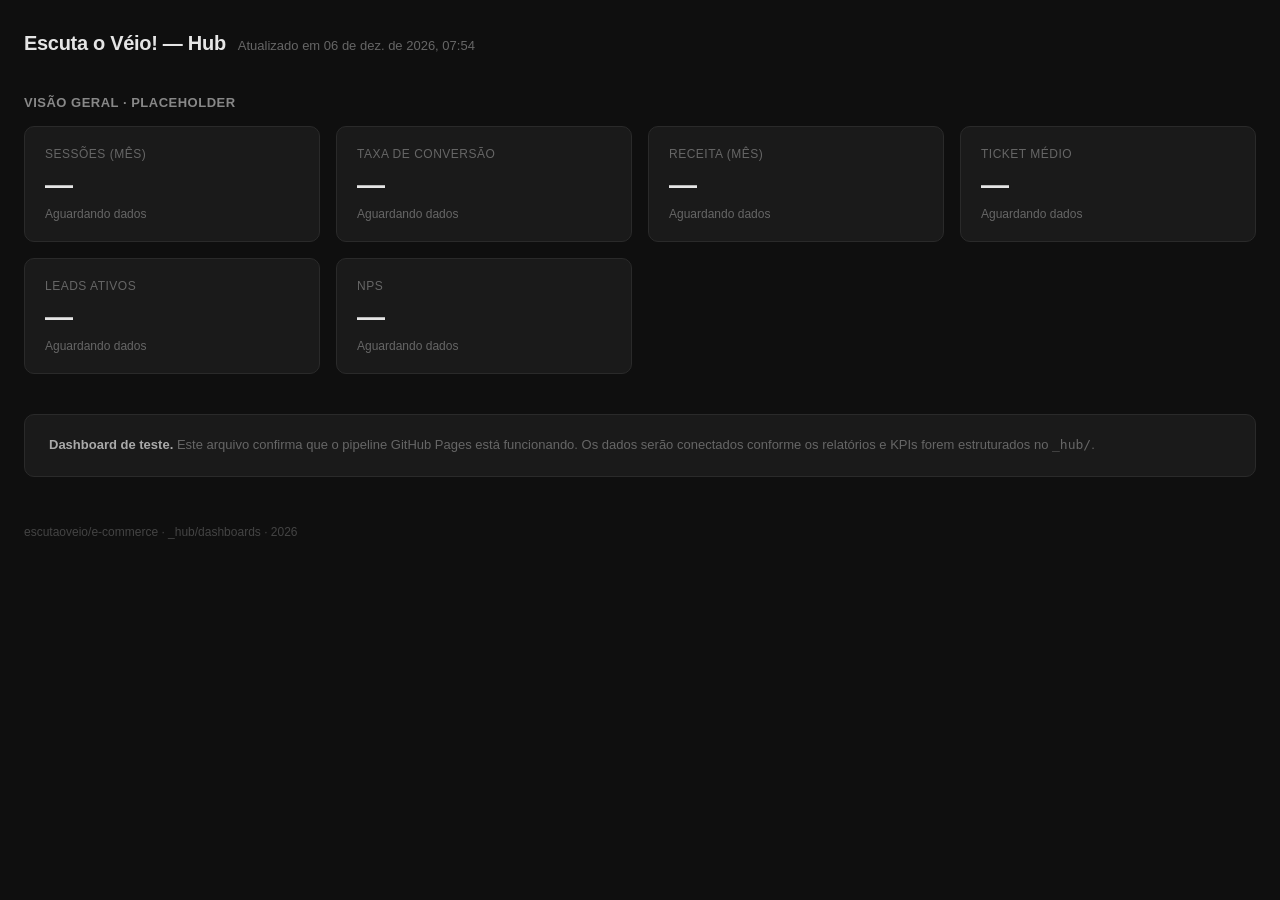
==== _hub/dashboards/index.html @ 9f34d86e "feat: add _hub with GitHub Pages pipeline Creates _hub/ (dashboards, relatorios, dados, kpis) and a " ====
<!DOCTYPE html>
<html lang="pt-BR">
<head>
  <meta charset="UTF-8" />
  <meta name="viewport" content="width=device-width, initial-scale=1.0" />
  <title>Hub — Escuta o Véio!</title>
  <style>
    * { box-sizing: border-box; margin: 0; padding: 0; }

    body {
      font-family: -apple-system, BlinkMacSystemFont, "Segoe UI", sans-serif;
      background: #0f0f0f;
      color: #e5e5e5;
      min-height: 100vh;
      padding: 32px 24px;
    }

    header {
      display: flex;
      align-items: baseline;
      gap: 12px;
      margin-bottom: 40px;
    }

    header h1 {
      font-size: 20px;
      font-weight: 600;
      letter-spacing: -0.3px;
    }

    header span {
      font-size: 13px;
      color: #666;
    }

    .grid {
      display: grid;
      grid-template-columns: repeat(auto-fill, minmax(240px, 1fr));
      gap: 16px;
      margin-bottom: 40px;
    }

    .card {
      background: #1a1a1a;
      border: 1px solid #2a2a2a;
      border-radius: 10px;
      padding: 20px;
    }

    .card .label {
      font-size: 12px;
      color: #666;
      text-transform: uppercase;
      letter-spacing: 0.5px;
      margin-bottom: 8px;
    }

    .card .value {
      font-size: 28px;
      font-weight: 700;
      letter-spacing: -1px;
    }

    .card .delta {
      font-size: 12px;
      margin-top: 6px;
    }

    .delta.up   { color: #4ade80; }
    .delta.down { color: #f87171; }
    .delta.flat { color: #666; }

    .section-title {
      font-size: 13px;
      font-weight: 600;
      color: #888;
      text-transform: uppercase;
      letter-spacing: 0.5px;
      margin-bottom: 16px;
    }

    .notice {
      background: #1a1a1a;
      border: 1px solid #2a2a2a;
      border-radius: 10px;
      padding: 20px 24px;
      font-size: 13px;
      color: #666;
      line-height: 1.6;
    }

    .notice strong { color: #aaa; }

    footer {
      margin-top: 48px;
      font-size: 12px;
      color: #444;
    }
  </style>
</head>
<body>

  <header>
    <h1>Escuta o Véio! — Hub</h1>
    <span id="updated"></span>
  </header>

  <p class="section-title">Visão geral · Placeholder</p>

  <div class="grid">
    <div class="card">
      <div class="label">Sessões (mês)</div>
      <div class="value">—</div>
      <div class="delta flat">Aguardando dados</div>
    </div>
    <div class="card">
      <div class="label">Taxa de conversão</div>
      <div class="value">—</div>
      <div class="delta flat">Aguardando dados</div>
    </div>
    <div class="card">
      <div class="label">Receita (mês)</div>
      <div class="value">—</div>
      <div class="delta flat">Aguardando dados</div>
    </div>
    <div class="card">
      <div class="label">Ticket médio</div>
      <div class="value">—</div>
      <div class="delta flat">Aguardando dados</div>
    </div>
    <div class="card">
      <div class="label">Leads ativos</div>
      <div class="value">—</div>
      <div class="delta flat">Aguardando dados</div>
    </div>
    <div class="card">
      <div class="label">NPS</div>
      <div class="value">—</div>
      <div class="delta flat">Aguardando dados</div>
    </div>
  </div>

  <div class="notice">
    <strong>Dashboard de teste.</strong> Este arquivo confirma que o pipeline GitHub Pages está funcionando.
    Os dados serão conectados conforme os relatórios e KPIs forem estruturados no <code>_hub/</code>.
  </div>

  <footer id="footer"></footer>

  <script>
    const now = new Date();
    const fmt = new Intl.DateTimeFormat("pt-BR", {
      day: "2-digit", month: "short", year: "numeric",
      hour: "2-digit", minute: "2-digit"
    });
    document.getElementById("updated").textContent = "Atualizado em " + fmt.format(now);
    document.getElementById("footer").textContent =
      "escutaoveio/e-commerce · _hub/dashboards · " + now.getFullYear();
  </script>

</body>
</html>
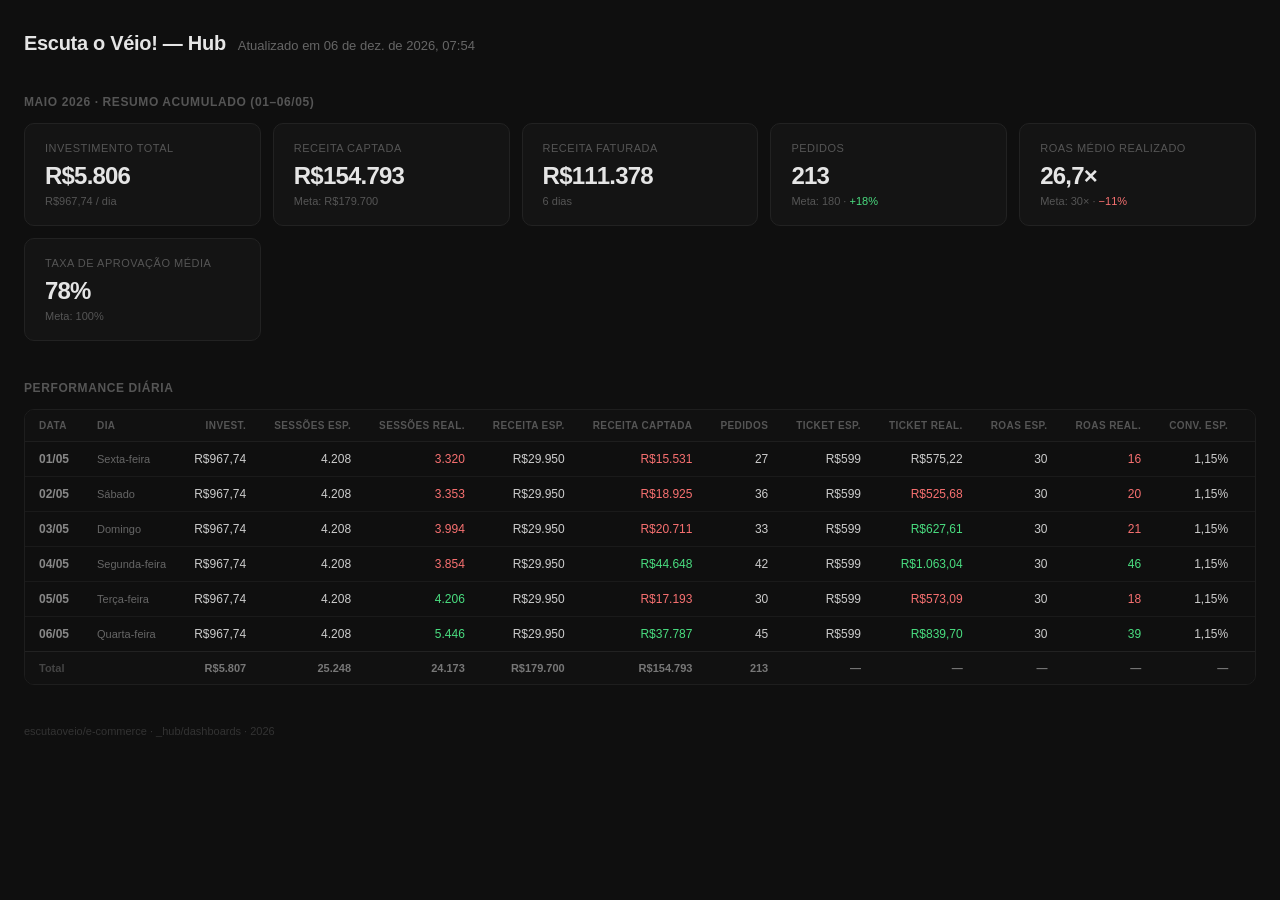
==== commit 292ffc9a: "feat(hub): populate dashboard with maio/2026 performance data (01-06/05) Co-Authored-By: Claude Sonn" ====
--- a/_hub/dashboards/index.html
+++ b/_hub/dashboards/index.html
@@ -21,142 +21,289 @@
       gap: 12px;
       margin-bottom: 40px;
     }
-
-    header h1 {
-      font-size: 20px;
+    header h1 { font-size: 20px; font-weight: 600; letter-spacing: -0.3px; }
+    header span { font-size: 13px; color: #666; }
+
+    .section-title {
+      font-size: 12px;
       font-weight: 600;
-      letter-spacing: -0.3px;
-    }
-
-    header span {
-      font-size: 13px;
-      color: #666;
-    }
-
+      color: #555;
+      text-transform: uppercase;
+      letter-spacing: 0.6px;
+      margin-bottom: 14px;
+    }
+
+    /* KPI Cards */
     .grid {
       display: grid;
-      grid-template-columns: repeat(auto-fill, minmax(240px, 1fr));
-      gap: 16px;
+      grid-template-columns: repeat(auto-fill, minmax(200px, 1fr));
+      gap: 12px;
       margin-bottom: 40px;
     }
-
     .card {
-      background: #1a1a1a;
-      border: 1px solid #2a2a2a;
+      background: #141414;
+      border: 1px solid #222;
       border-radius: 10px;
-      padding: 20px;
-    }
-
-    .card .label {
+      padding: 18px 20px;
+    }
+    .card .label { font-size: 11px; color: #555; text-transform: uppercase; letter-spacing: 0.5px; margin-bottom: 8px; }
+    .card .value { font-size: 24px; font-weight: 700; letter-spacing: -0.8px; }
+    .card .sub   { font-size: 11px; color: #555; margin-top: 5px; }
+    .card .sub.up   { color: #4ade80; }
+    .card .sub.down { color: #f87171; }
+
+    /* Table */
+    .table-wrap {
+      overflow-x: auto;
+      border: 1px solid #1e1e1e;
+      border-radius: 10px;
+    }
+    table {
+      width: 100%;
+      border-collapse: collapse;
       font-size: 12px;
-      color: #666;
+      white-space: nowrap;
+    }
+    thead th {
+      background: #111;
+      color: #555;
       text-transform: uppercase;
-      letter-spacing: 0.5px;
-      margin-bottom: 8px;
-    }
-
-    .card .value {
-      font-size: 28px;
+      letter-spacing: 0.4px;
+      font-weight: 600;
+      font-size: 10px;
+      padding: 10px 14px;
+      text-align: right;
+      border-bottom: 1px solid #1e1e1e;
+    }
+    thead th:first-child,
+    thead th:nth-child(2) { text-align: left; }
+
+    tbody tr { border-bottom: 1px solid #1a1a1a; }
+    tbody tr:last-child { border-bottom: none; }
+    tbody tr:hover { background: #161616; }
+
+    tbody td {
+      padding: 10px 14px;
+      text-align: right;
+      color: #ccc;
+    }
+    tbody td:first-child { text-align: left; font-weight: 600; color: #888; }
+    tbody td:nth-child(2) { text-align: left; color: #666; font-size: 11px; }
+
+    .up   { color: #4ade80 !important; }
+    .down { color: #f87171 !important; }
+    .pos  { color: #4ade80 !important; font-weight: 600; }
+    .neg  { color: #f87171 !important; font-weight: 600; }
+
+    tfoot td {
+      padding: 10px 14px;
+      text-align: right;
+      font-size: 11px;
       font-weight: 700;
-      letter-spacing: -1px;
-    }
-
-    .card .delta {
-      font-size: 12px;
-      margin-top: 6px;
-    }
-
-    .delta.up   { color: #4ade80; }
-    .delta.down { color: #f87171; }
-    .delta.flat { color: #666; }
-
-    .section-title {
-      font-size: 13px;
-      font-weight: 600;
-      color: #888;
-      text-transform: uppercase;
-      letter-spacing: 0.5px;
-      margin-bottom: 16px;
-    }
-
-    .notice {
-      background: #1a1a1a;
-      border: 1px solid #2a2a2a;
-      border-radius: 10px;
-      padding: 20px 24px;
-      font-size: 13px;
-      color: #666;
-      line-height: 1.6;
-    }
-
-    .notice strong { color: #aaa; }
-
-    footer {
-      margin-top: 48px;
-      font-size: 12px;
-      color: #444;
-    }
+      color: #777;
+      background: #111;
+      border-top: 1px solid #222;
+    }
+    tfoot td:first-child,
+    tfoot td:nth-child(2) { text-align: left; color: #444; }
+
+    footer { margin-top: 40px; font-size: 11px; color: #333; }
   </style>
 </head>
 <body>
 
-  <header>
-    <h1>Escuta o Véio! — Hub</h1>
-    <span id="updated"></span>
-  </header>
-
-  <p class="section-title">Visão geral · Placeholder</p>
-
-  <div class="grid">
-    <div class="card">
-      <div class="label">Sessões (mês)</div>
-      <div class="value">—</div>
-      <div class="delta flat">Aguardando dados</div>
-    </div>
-    <div class="card">
-      <div class="label">Taxa de conversão</div>
-      <div class="value">—</div>
-      <div class="delta flat">Aguardando dados</div>
-    </div>
-    <div class="card">
-      <div class="label">Receita (mês)</div>
-      <div class="value">—</div>
-      <div class="delta flat">Aguardando dados</div>
-    </div>
-    <div class="card">
-      <div class="label">Ticket médio</div>
-      <div class="value">—</div>
-      <div class="delta flat">Aguardando dados</div>
-    </div>
-    <div class="card">
-      <div class="label">Leads ativos</div>
-      <div class="value">—</div>
-      <div class="delta flat">Aguardando dados</div>
-    </div>
-    <div class="card">
-      <div class="label">NPS</div>
-      <div class="value">—</div>
-      <div class="delta flat">Aguardando dados</div>
-    </div>
-  </div>
-
-  <div class="notice">
-    <strong>Dashboard de teste.</strong> Este arquivo confirma que o pipeline GitHub Pages está funcionando.
-    Os dados serão conectados conforme os relatórios e KPIs forem estruturados no <code>_hub/</code>.
-  </div>
-
-  <footer id="footer"></footer>
-
-  <script>
-    const now = new Date();
-    const fmt = new Intl.DateTimeFormat("pt-BR", {
-      day: "2-digit", month: "short", year: "numeric",
-      hour: "2-digit", minute: "2-digit"
-    });
-    document.getElementById("updated").textContent = "Atualizado em " + fmt.format(now);
-    document.getElementById("footer").textContent =
-      "escutaoveio/e-commerce · _hub/dashboards · " + now.getFullYear();
-  </script>
+<header>
+  <h1>Escuta o Véio! — Hub</h1>
+  <span id="updated"></span>
+</header>
+
+<!-- KPI Cards -->
+<p class="section-title">Maio 2026 · Resumo acumulado (01–06/05)</p>
+<div class="grid">
+  <div class="card">
+    <div class="label">Investimento total</div>
+    <div class="value">R$5.806</div>
+    <div class="sub">R$967,74 / dia</div>
+  </div>
+  <div class="card">
+    <div class="label">Receita captada</div>
+    <div class="value">R$154.793</div>
+    <div class="sub">Meta: R$179.700</div>
+  </div>
+  <div class="card">
+    <div class="label">Receita faturada</div>
+    <div class="value">R$111.378</div>
+    <div class="sub">6 dias</div>
+  </div>
+  <div class="card">
+    <div class="label">Pedidos</div>
+    <div class="value">213</div>
+    <div class="sub">Meta: 180 · <span class="up">+18%</span></div>
+  </div>
+  <div class="card">
+    <div class="label">ROAS médio realizado</div>
+    <div class="value">26,7×</div>
+    <div class="sub">Meta: 30× · <span class="down">−11%</span></div>
+  </div>
+  <div class="card">
+    <div class="label">Taxa de aprovação média</div>
+    <div class="value">78%</div>
+    <div class="sub">Meta: 100%</div>
+  </div>
+</div>
+
+<!-- Tabela diária -->
+<p class="section-title">Performance diária</p>
+<div class="table-wrap">
+  <table>
+    <thead>
+      <tr>
+        <th>Data</th>
+        <th>Dia</th>
+        <th>Invest.</th>
+        <th>Sessões esp.</th>
+        <th>Sessões real.</th>
+        <th>Receita esp.</th>
+        <th>Receita captada</th>
+        <th>Pedidos</th>
+        <th>Ticket esp.</th>
+        <th>Ticket real.</th>
+        <th>ROAS esp.</th>
+        <th>ROAS real.</th>
+        <th>Conv. esp.</th>
+        <th>Conv. real.</th>
+        <th>CPS esp.</th>
+        <th>CPS real.</th>
+        <th>CPA real.</th>
+        <th>Rec. faturada</th>
+        <th>Aprov.</th>
+        <th>Saldo</th>
+      </tr>
+    </thead>
+    <tbody>
+      <tr>
+        <td>01/05</td><td>Sexta-feira</td>
+        <td>R$967,74</td>
+        <td>4.208</td><td class="down">3.320</td>
+        <td>R$29.950</td><td class="down">R$15.531</td>
+        <td>27</td>
+        <td>R$599</td><td>R$575,22</td>
+        <td>30</td><td class="down">16</td>
+        <td>1,15%</td><td class="down">0,81%</td>
+        <td>R$0,23</td><td>R$0,29</td>
+        <td>R$35,84</td>
+        <td>R$15.857</td>
+        <td>102%</td>
+        <td class="neg">−R$5.288</td>
+      </tr>
+      <tr>
+        <td>02/05</td><td>Sábado</td>
+        <td>R$967,74</td>
+        <td>4.208</td><td class="down">3.353</td>
+        <td>R$29.950</td><td class="down">R$18.925</td>
+        <td>36</td>
+        <td>R$599</td><td class="down">R$525,68</td>
+        <td>30</td><td class="down">20</td>
+        <td>1,15%</td><td class="down">1,07%</td>
+        <td>R$0,23</td><td>R$0,29</td>
+        <td>R$26,88</td>
+        <td>R$14.492</td>
+        <td class="down">77%</td>
+        <td class="neg">−R$6.653</td>
+      </tr>
+      <tr>
+        <td>03/05</td><td>Domingo</td>
+        <td>R$967,74</td>
+        <td>4.208</td><td class="down">3.994</td>
+        <td>R$29.950</td><td class="down">R$20.711</td>
+        <td>33</td>
+        <td>R$599</td><td class="up">R$627,61</td>
+        <td>30</td><td class="down">21</td>
+        <td>1,15%</td><td class="down">0,83%</td>
+        <td>R$0,23</td><td>R$0,24</td>
+        <td>R$29,33</td>
+        <td>R$18.123</td>
+        <td class="down">88%</td>
+        <td class="neg">−R$3.021</td>
+      </tr>
+      <tr>
+        <td>04/05</td><td>Segunda-feira</td>
+        <td>R$967,74</td>
+        <td>4.208</td><td class="down">3.854</td>
+        <td>R$29.950</td><td class="up">R$44.648</td>
+        <td>42</td>
+        <td>R$599</td><td class="up">R$1.063,04</td>
+        <td>30</td><td class="up">46</td>
+        <td>1,15%</td><td class="down">1,09%</td>
+        <td>R$0,23</td><td>R$0,25</td>
+        <td>R$23,04</td>
+        <td>R$25.400</td>
+        <td class="down">57%</td>
+        <td class="neg">−R$4.255</td>
+      </tr>
+      <tr>
+        <td>05/05</td><td>Terça-feira</td>
+        <td>R$967,74</td>
+        <td>4.208</td><td class="up">4.206</td>
+        <td>R$29.950</td><td class="down">R$17.193</td>
+        <td>30</td>
+        <td>R$599</td><td class="down">R$573,09</td>
+        <td>30</td><td class="down">18</td>
+        <td>1,15%</td><td class="down">0,71%</td>
+        <td>R$0,23</td><td>R$0,23</td>
+        <td>R$32,26</td>
+        <td>R$14.399</td>
+        <td class="down">84%</td>
+        <td class="neg">−R$6.746</td>
+      </tr>
+      <tr>
+        <td>06/05</td><td>Quarta-feira</td>
+        <td>R$967,74</td>
+        <td>4.208</td><td class="up">5.446</td>
+        <td>R$29.950</td><td class="up">R$37.787</td>
+        <td>45</td>
+        <td>R$599</td><td class="up">R$839,70</td>
+        <td>30</td><td class="up">39</td>
+        <td>1,15%</td><td>0,00%</td>
+        <td>R$0,23</td><td>R$0,00</td>
+        <td>R$21,51</td>
+        <td>R$23.107</td>
+        <td class="down">61%</td>
+        <td class="pos">+R$1.962</td>
+      </tr>
+    </tbody>
+    <tfoot>
+      <tr>
+        <td>Total</td><td></td>
+        <td>R$5.807</td>
+        <td>25.248</td><td>24.173</td>
+        <td>R$179.700</td><td>R$154.793</td>
+        <td>213</td>
+        <td>—</td><td>—</td>
+        <td>—</td><td>—</td>
+        <td>—</td><td>—</td>
+        <td>—</td><td>—</td>
+        <td>—</td>
+        <td>R$111.378</td>
+        <td>—</td>
+        <td class="neg">−R$23.961</td>
+      </tr>
+    </tfoot>
+  </table>
+</div>
+
+<footer id="footer"></footer>
+
+<script>
+  const now = new Date();
+  const fmt = new Intl.DateTimeFormat("pt-BR", {
+    day: "2-digit", month: "short", year: "numeric",
+    hour: "2-digit", minute: "2-digit"
+  });
+  document.getElementById("updated").textContent = "Atualizado em " + fmt.format(now);
+  document.getElementById("footer").textContent =
+    "escutaoveio/e-commerce · _hub/dashboards · " + now.getFullYear();
+</script>
 
 </body>
 </html>
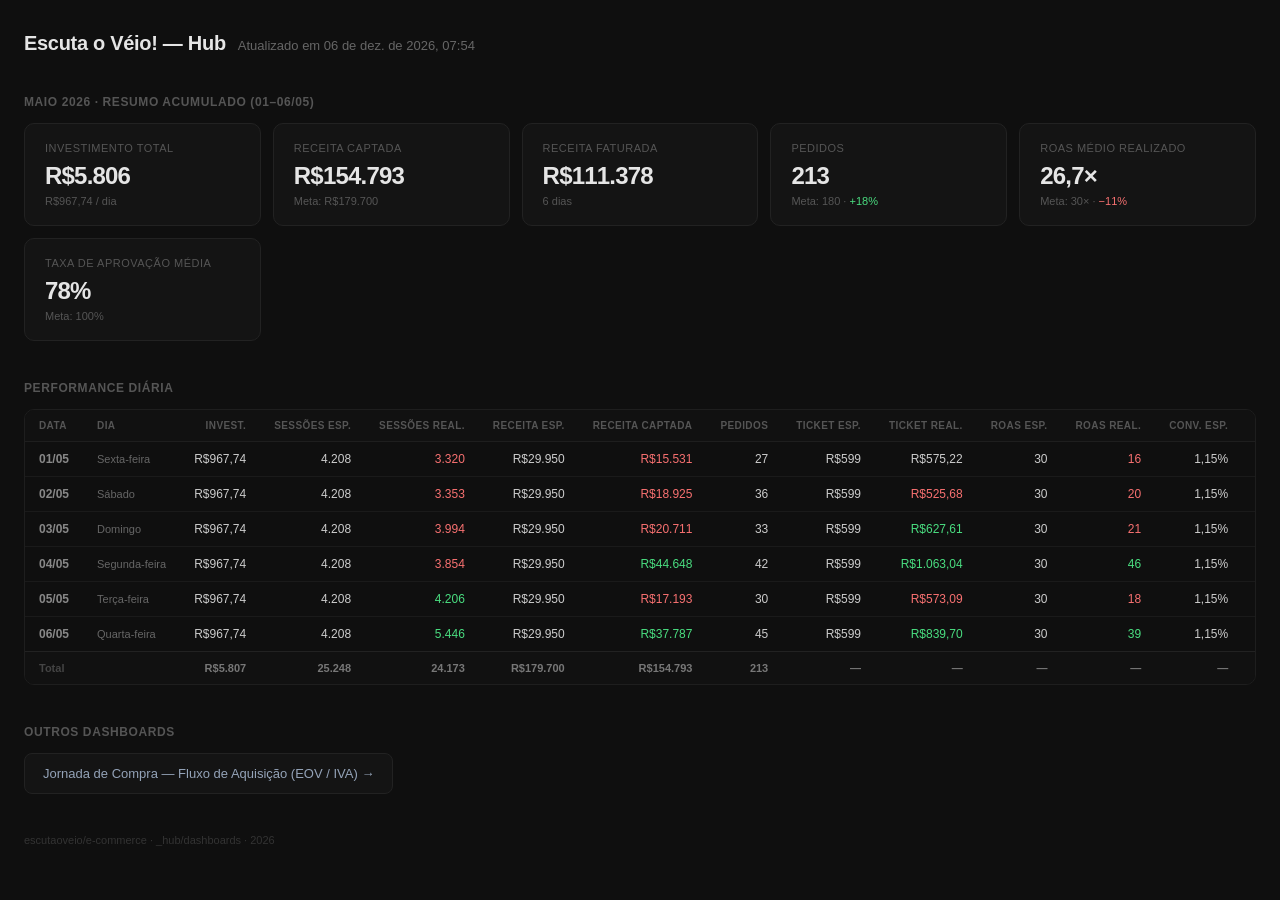
==== commit 39d73c0a: "feat(hub): add jornada-de-compra Sankey dashboard Interactive D3 Sankey diagram mapping the full acq" ====
--- a/_hub/dashboards/index.html
+++ b/_hub/dashboards/index.html
@@ -292,6 +292,13 @@
   </table>
 </div>
 
+<div style="margin-top:40px;">
+  <p class="section-title" style="margin-bottom:14px;">Outros dashboards</p>
+  <a href="jornada-de-compra.html" style="display:inline-block;background:#141414;border:1px solid #222;border-radius:8px;padding:12px 18px;color:#94a3b8;font-size:13px;text-decoration:none;transition:border-color .15s;" onmouseover="this.style.borderColor='#60a5fa'" onmouseout="this.style.borderColor='#222'">
+    Jornada de Compra — Fluxo de Aquisição (EOV / IVA) →
+  </a>
+</div>
+
 <footer id="footer"></footer>
 
 <script>
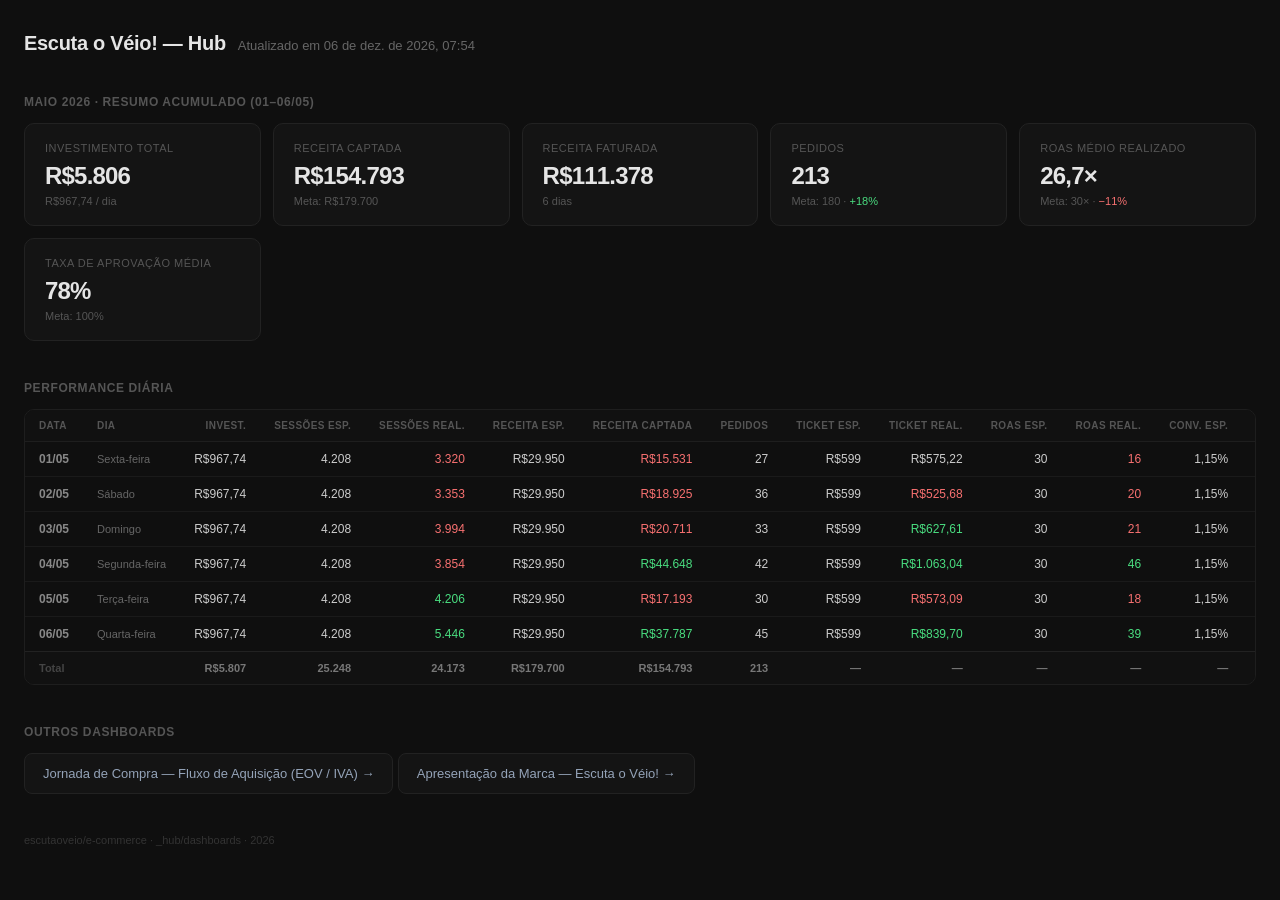
==== commit 5d93143e: "feat(hub): add apresentacao page and case/ structure - _hub/dashboards/apresentacao/index.html: bran" ====
--- a/_hub/dashboards/index.html
+++ b/_hub/dashboards/index.html
@@ -297,6 +297,9 @@
   <a href="jornada-de-compra.html" style="display:inline-block;background:#141414;border:1px solid #222;border-radius:8px;padding:12px 18px;color:#94a3b8;font-size:13px;text-decoration:none;transition:border-color .15s;" onmouseover="this.style.borderColor='#60a5fa'" onmouseout="this.style.borderColor='#222'">
     Jornada de Compra — Fluxo de Aquisição (EOV / IVA) →
   </a>
+  <a href="apresentacao/" style="display:inline-block;background:#141414;border:1px solid #222;border-radius:8px;padding:12px 18px;color:#94a3b8;font-size:13px;text-decoration:none;transition:border-color .15s;" onmouseover="this.style.borderColor='#f59e0b'" onmouseout="this.style.borderColor='#222'">
+    Apresentação da Marca — Escuta o Véio! →
+  </a>
 </div>
 
 <footer id="footer"></footer>
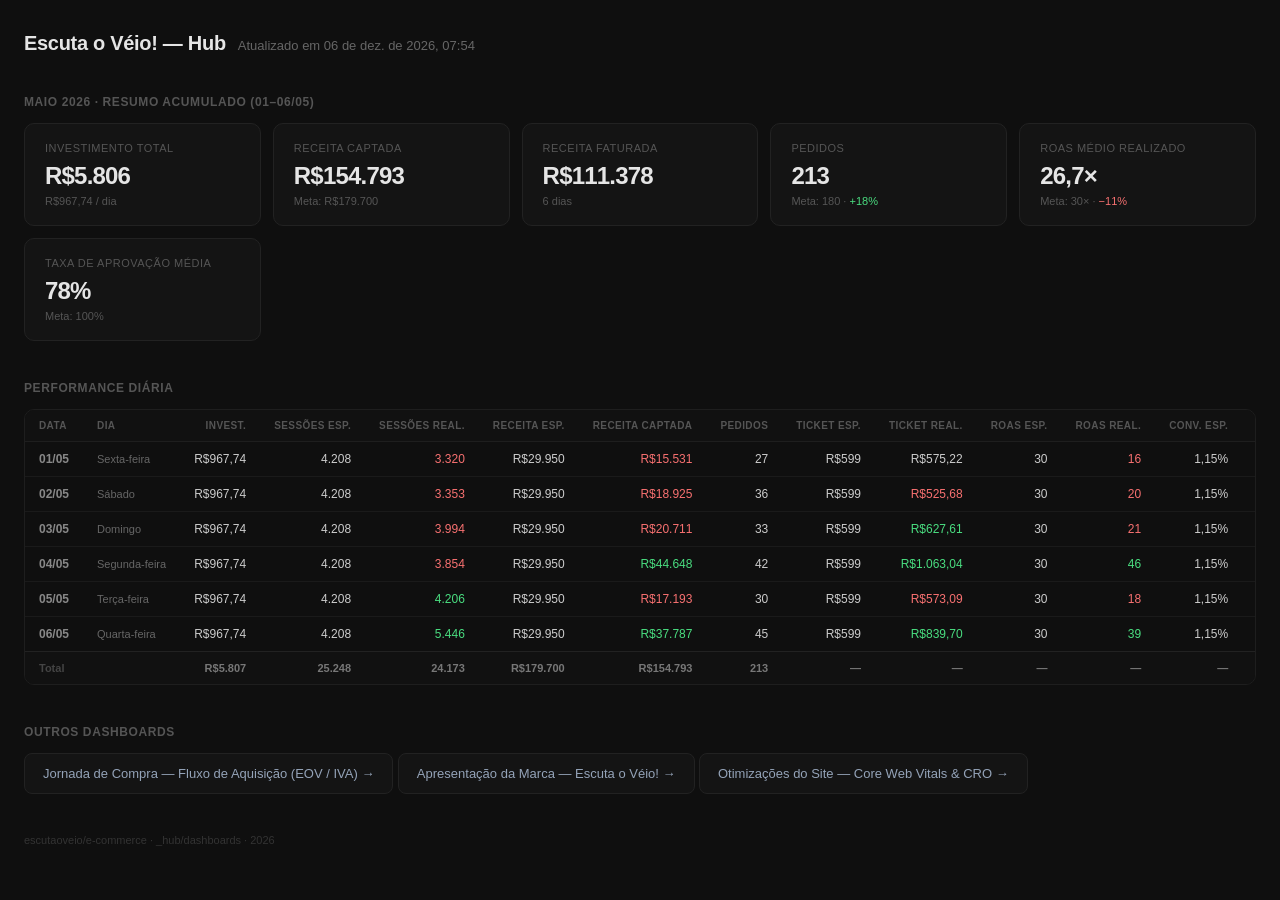
==== commit 62f18d3e: "feat: adiciona dashboard de Otimizações do Site (CWV + CRO) - Novo arquivo _hub/dashboards/otimizaco" ====
--- a/_hub/dashboards/index.html
+++ b/_hub/dashboards/index.html
@@ -300,6 +300,9 @@
   <a href="apresentacao/" style="display:inline-block;background:#141414;border:1px solid #222;border-radius:8px;padding:12px 18px;color:#94a3b8;font-size:13px;text-decoration:none;transition:border-color .15s;" onmouseover="this.style.borderColor='#f59e0b'" onmouseout="this.style.borderColor='#222'">
     Apresentação da Marca — Escuta o Véio! →
   </a>
+  <a href="otimizacoes.html" style="display:inline-block;background:#141414;border:1px solid #222;border-radius:8px;padding:12px 18px;color:#94a3b8;font-size:13px;text-decoration:none;transition:border-color .15s;" onmouseover="this.style.borderColor='#4ade80'" onmouseout="this.style.borderColor='#222'">
+    Otimizações do Site — Core Web Vitals &amp; CRO →
+  </a>
 </div>
 
 <footer id="footer"></footer>
